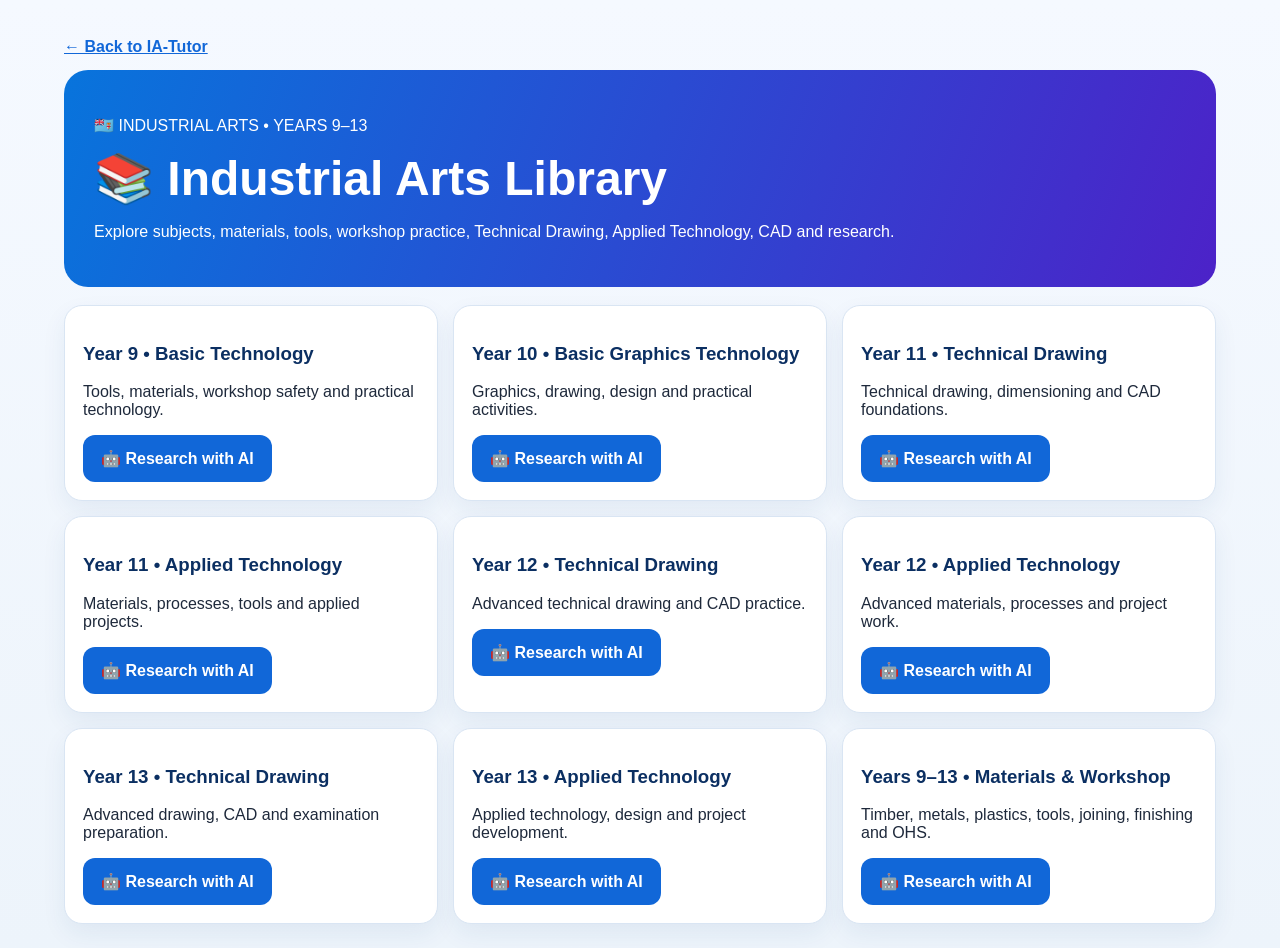
==== library.html @ fda08390 "Add working Years 9–13 Industrial Arts Library page" ====
<!DOCTYPE html><html lang="en"><head><meta charset="UTF-8"><meta name="viewport" content="width=device-width,initial-scale=1"><title>IA-Tutor | Years 9–13 Library</title><link rel="stylesheet" href="styles.css"><style>.lib{max-width:1200px;margin:auto;padding:24px}.hero{padding:30px;border-radius:24px;background:linear-gradient(110deg,#0874dc,#4c22c8);color:#fff}.hero h1{color:#fff}.grid{display:grid;grid-template-columns:repeat(3,1fr);gap:15px;margin-top:18px}.card{background:#fff;border:1px solid #d9e5f3;border-radius:18px;padding:18px;box-shadow:0 10px 25px #1f487d12}.card h3{color:#0b2f62}.card button{background:#1167d8;color:#fff}.back{display:inline-block;margin:14px 0;color:#1167d8;font-weight:700}@media(max-width:800px){.grid{grid-template-columns:1fr 1fr}}@media(max-width:520px){.grid{grid-template-columns:1fr}}</style></head><body><main class="lib"><a class="back" href="/">← Back to IA-Tutor</a><section class="hero"><p>🇫🇯 INDUSTRIAL ARTS • YEARS 9–13</p><h1>📚 Industrial Arts Library</h1><p>Explore subjects, materials, tools, workshop practice, Technical Drawing, Applied Technology, CAD and research.</p></section><div class="grid" id="library"></div></main><script>const areas=[['Year 9','Basic Technology','Tools, materials, workshop safety and practical technology.'],['Year 10','Basic Graphics Technology','Graphics, drawing, design and practical activities.'],['Year 11','Technical Drawing','Technical drawing, dimensioning and CAD foundations.'],['Year 11','Applied Technology','Materials, processes, tools and applied projects.'],['Year 12','Technical Drawing','Advanced technical drawing and CAD practice.'],['Year 12','Applied Technology','Advanced materials, processes and project work.'],['Year 13','Technical Drawing','Advanced drawing, CAD and examination preparation.'],['Year 13','Applied Technology','Applied technology, design and project development.'],['Years 9–13','Materials & Workshop','Timber, metals, plastics, tools, joining, finishing and OHS.']];document.getElementById('library').innerHTML=areas.map(a=>`<article class="card"><h3>${a[0]} • ${a[1]}</h3><p>${a[2]}</p><button onclick="location.href='research.html'">🤖 Research with AI</button></article>`).join('');</script></body></html>
---- styles.css ----
:root {
  --bg: #f4f7fb;
  --panel: #ffffff;
  --panel-alt: #edf4ff;
  --primary: #0f4c81;
  --primary-dark: #0b2d4f;
  --accent: #4aa3ff;
  --text: #1e293b;
  --muted: #5f6f86;
  --line: #1f2937;
  --light-line: #cbd5e1;
  --error: #b91c1c;
  --success: #166534;
  --shadow: rgba(15, 76, 129, 0.12);
}
* { box-sizing: border-box; }
body { margin:0; min-height:100vh; background:linear-gradient(180deg,#eaf3ff 0%,var(--bg) 100%); color:var(--text); font-family:Arial,Helvetica,sans-serif; }
button,input { font:inherit; }
.app-shell { max-width:1400px; margin:0 auto; padding:32px 24px 48px; }
.topbar { display:flex; justify-content:space-between; align-items:center; margin-bottom:24px; }
.eyebrow { margin:0; color:var(--primary); text-transform:uppercase; letter-spacing:.08em; font-size:.75rem; font-weight:700; }
h1 { margin:8px 0 0; font-size:clamp(2rem,4vw,3rem); color:var(--primary-dark); }
.layout { display:grid; grid-template-columns:minmax(300px,390px) minmax(0,1fr); gap:24px; align-items:start; }
.panel { background:var(--panel); border:1px solid rgba(148,163,184,.25); border-radius:22px; box-shadow:0 18px 42px var(--shadow); }
.input-panel,.output-panel { padding:24px; }
.panel-header { margin-bottom:20px; }
.panel-header h2,.instructions-panel h3,.view-card h3 { margin:0; color:var(--primary-dark); }
.output-title-group { display:flex; align-items:center; justify-content:space-between; gap:12px; flex-wrap:wrap; }
.drawing-type-badge { display:inline-flex; align-items:center; padding:7px 12px; border-radius:999px; background:#e0f2fe; border:1px solid rgba(59,130,246,.25); color:var(--primary-dark); font-size:.8rem; font-weight:700; }
.input-form { display:flex; flex-direction:column; gap:18px; }
.field-group { display:flex; flex-direction:column; gap:8px; }
.field-group label { font-weight:700; color:var(--primary-dark); }
.input-wrap { display:flex; align-items:center; gap:8px; padding:0 12px; border:1px solid var(--light-line); border-radius:12px; background:var(--panel-alt); }
.input-wrap input { width:100%; border:none; background:transparent; padding:14px 0; font-size:1rem; color:var(--text); }
.input-wrap span { color:var(--muted); font-weight:700; }
.button-row { display:flex; gap:12px; margin-top:8px; }
.upload-card,.analysis-panel,.manual-solver { margin-top:16px; }
.upload-dropzone { display:flex; justify-content:center; align-items:center; min-height:108px; border:2px dashed rgba(15,76,129,.35); border-radius:16px; background:linear-gradient(180deg,#f8fbff 0%,#eef6ff 100%); padding:16px; cursor:pointer; transition:.2s ease; }
.upload-dropzone:hover { border-color:var(--accent); box-shadow:0 8px 24px rgba(15,76,129,.08); }
.upload-dropzone input { position:absolute; width:1px; height:1px; opacity:0; overflow:hidden; clip:rect(0 0 0 0); white-space:nowrap; }
.upload-label { color:var(--primary-dark); font-weight:700; text-align:center; }
.image-preview-wrapper { margin-top:16px; border-radius:16px; border:1px solid var(--light-line); background:#fff; overflow:hidden; }
.image-preview-wrapper.hidden { display:none; }
#image-preview { display:block; width:100%; max-height:260px; object-fit:contain; }
.upload-actions { margin-top:16px; }
.analysis-panel { background:#f8fbff; border:1px solid rgba(148,163,184,.25); border-radius:18px; padding:20px; }
.analysis-panel h3 { margin:0 0 12px; color:var(--primary-dark); }
.analysis-mode-banner { padding:8px 12px; border-radius:10px; background:#dbeafe; border:1px solid rgba(59,130,246,.3); color:var(--primary-dark); font-weight:800; letter-spacing:.06em; margin-bottom:10px; }
.demo-analysis-banner { padding:10px 12px; border-radius:10px; background:#fff7ed; border:1px solid rgba(251,146,60,.35); color:#9a4f00; font-weight:700; margin-bottom:14px; }
.analysis-results { margin:0; }
.analysis-row { display:grid; grid-template-columns:145px 1fr; gap:10px; padding:9px 0; border-bottom:1px solid rgba(148,163,184,.25); }
.analysis-row dt { font-weight:700; color:var(--primary-dark); }
.analysis-row dd { margin:0; color:var(--text); }
.generate-actions { margin-top:16px; }
button { border:none; border-radius:12px; padding:14px 18px; font-weight:700; cursor:pointer; transition:transform .2s ease,box-shadow .2s ease; }
button:hover { transform:translateY(-1px); }
button:disabled { opacity:.55; cursor:not-allowed; transform:none; }
.primary-button { background:linear-gradient(135deg,var(--primary),var(--accent)); color:#fff; box-shadow:0 10px 20px rgba(15,76,129,.22); }
.secondary-button { background:#eef2f7; color:var(--primary-dark); border:1px solid rgba(15,76,129,.12); }
.download-button { background:linear-gradient(135deg,#edf6ff,#dceeff); color:var(--primary-dark); border:1px solid rgba(59,130,246,.2); }
.status-message { min-height:24px; margin-top:14px; font-weight:700; }
.status-message.error { color:var(--error); }
.status-message.success { color:var(--success); }
.output-header { margin-bottom:16px; }
.output-actions { justify-content:flex-end; margin:0 0 18px; }
.views-grid { display:grid; grid-template-columns:repeat(3,minmax(200px,1fr)); gap:18px; }
.view-card { background:linear-gradient(180deg,#f9fbfe 0%,#eef5ff 100%); border:1px solid rgba(148,163,184,.3); border-radius:18px; padding:16px; box-shadow:0 8px 20px rgba(15,76,129,.06); }
.view-card h3 { margin-bottom:12px; font-size:1rem; }
.svg-container { display:flex; min-height:240px; justify-content:center; align-items:center; background:#fff; border:1px solid var(--light-line); border-radius:12px; padding:10px; }
.svg-container svg { width:100%; height:auto; display:block; }
.instructions-panel { margin-top:24px; background:#f8fbff; border:1px solid rgba(148,163,184,.25); border-radius:18px; padding:20px; }
.construction-steps { margin:12px 0 0; padding-left:22px; line-height:1.7; color:var(--text); }
.construction-steps li+li { margin-top:8px; }
.manual-solver { padding:20px; border:1px solid rgba(59,130,246,.18); border-radius:20px; background:linear-gradient(145deg,#f8fbff,#eef6ff); }
.manual-solver .panel-header { display:flex; align-items:center; justify-content:space-between; margin-bottom:14px; }
.manual-solver .panel-header:after { content:'STEP 1'; padding:5px 9px; border-radius:999px; background:#dbeafe; color:var(--primary-dark); font-size:.68rem; font-weight:800; letter-spacing:.08em; }
.manual-solver .input-form { gap:12px; }
.manual-solver .field-group { background:#fff; border:1px solid rgba(148,163,184,.25); border-radius:14px; padding:11px 12px; }
.manual-solver .field-group label { font-size:.82rem; }
.manual-solver .input-wrap { background:#f8fafc; }
.manual-solver .primary-button { flex:1; }
.manual-solver .secondary-button { min-width:90px; }
.analysis-panel { position:relative; overflow:hidden; }
.analysis-panel:before { content:'AI VISION'; position:absolute; top:16px; right:18px; padding:5px 8px; border-radius:999px; background:#e0f2fe; color:var(--primary-dark); font-size:.65rem; font-weight:900; letter-spacing:.08em; }
.analysis-panel h3 { padding-right:90px; }
.output-panel { overflow:hidden; }
.output-panel .panel-header { padding-bottom:15px; border-bottom:1px solid rgba(148,163,184,.2); }
.output-panel .output-title-group h2 { font-size:1.45rem; }
.view-card { transition:transform .2s ease,box-shadow .2s ease; }
.view-card:hover { transform:translateY(-2px); box-shadow:0 14px 28px rgba(15,76,129,.1); }
@media(max-width:980px){ .layout{grid-template-columns:1fr;} }
@media(max-width:720px){ .views-grid{grid-template-columns:1fr;} .button-row{flex-direction:column;} button{width:100%;} .analysis-row{grid-template-columns:1fr;gap:3px;} .analysis-row dt{font-size:.8rem;} }

/* Modern IA-Tutor dashboard inspired by the approved mockup */
:root{--ia-blue:#1167d8;--ia-navy:#0b2f62;--ia-border:#d9e5f3;--ia-purple:#4c2bd9}
body{background:linear-gradient(180deg,#f5f9ff 0,#edf4fb 100%)}
.app-shell{max-width:1540px;padding:20px 22px 48px}
.modern-hero{position:relative;overflow:hidden;margin:0 0 18px;padding:32px 42px;border-radius:24px;background:linear-gradient(110deg,#0874dc 0%,#2457e6 45%,#4c22c8 100%);box-shadow:0 18px 40px rgba(29,78,216,.22);color:#fff}
.modern-hero:before{content:'IA';position:absolute;right:35px;top:-55px;font-size:190px;font-weight:900;opacity:.08;line-height:1}
.hero-content{position:relative;z-index:1;max-width:920px}.hero-kicker{margin:0 0 7px;text-transform:uppercase;letter-spacing:.12em;font-size:.78rem;font-weight:800;opacity:.9}.hero-title{margin:0;color:#fff;font-size:clamp(2.3rem,5vw,4.1rem);line-height:1}.hero-subtitle{max-width:760px;margin:12px 0 20px;font-size:1.05rem;line-height:1.5;opacity:.96}.hero-actions{display:flex;gap:10px;flex-wrap:wrap}.hero-action{background:rgba(255,255,255,.14);border:1px solid rgba(255,255,255,.35);color:#fff;padding:11px 15px;border-radius:12px;backdrop-filter:blur(6px)}.hero-action.primary{background:#fff;color:#1455bb}.hero-action:hover{box-shadow:0 8px 18px rgba(0,0,0,.12)}
.feature-grid{display:grid;grid-template-columns:repeat(4,minmax(0,1fr));gap:12px;margin-bottom:20px}.feature-card{min-height:126px;padding:18px;border-radius:18px;background:#fff;border:1px solid var(--ia-border);box-shadow:0 9px 22px rgba(31,72,125,.07);transition:.2s}.feature-card:hover{transform:translateY(-3px);box-shadow:0 15px 28px rgba(31,72,125,.12)}.feature-card .icon{font-size:1.7rem;margin-bottom:8px}.feature-card h3{margin:0 0 6px;color:var(--ia-navy);font-size:1rem}.feature-card p{margin:0;color:#61738b;font-size:.84rem;line-height:1.45}
.topbar{padding:5px 4px 12px;border-bottom:1px solid var(--ia-border)}.topbar h2{margin:4px 0 0;color:var(--ia-navy);font-size:1.2rem}.eyebrow{color:var(--ia-blue)}
.layout{grid-template-columns:minmax(310px,410px) minmax(0,1fr);gap:18px}.panel{border-radius:20px;border-color:var(--ia-border);box-shadow:0 12px 32px rgba(31,72,125,.08)}.input-panel,.output-panel{padding:20px}.input-panel{background:linear-gradient(180deg,#fff 0,#f9fcff 100%)}.output-panel{background:#fff}
.question-entry{border-radius:18px!important;background:linear-gradient(180deg,#f7fbff,#eef6ff)!important;border-color:#cfe1f7!important}.question-entry h3{color:var(--ia-navy)}.question-text{min-height:120px;border-radius:13px;background:#fff;border-color:#c9d8e9;box-shadow:inset 0 1px 2px rgba(15,23,42,.03)}
.primary-button{background:linear-gradient(135deg,#0b67dc,#2b72f0);box-shadow:0 9px 18px rgba(17,103,216,.2)}.secondary-button{background:#f2f6fb}.upload-dropzone{min-height:92px;background:#f7fbff;border-color:#a8c8e8}.analysis-panel{background:#f8fbff}.manual-solver{background:linear-gradient(145deg,#f6fbff,#edf5ff)}
.output-title-group h2{font-size:0!important;line-height:1}.output-title-group h2:after{content:'Technical Drawing AutoCAD Solver';font-size:1.55rem;line-height:1.2;color:var(--ia-navy)}.drawing-type-badge{font-size:0;padding:7px 12px}.drawing-type-badge:after{content:'AutoCAD • All Industrial Arts';font-size:.8rem}.output-actions{justify-content:flex-start}
.views-grid{gap:12px}.view-card{border-radius:16px;background:linear-gradient(180deg,#f7fbff,#edf5ff);border-color:#d4e2f1}.view-card h3{color:var(--ia-navy)}.svg-container{min-height:210px;background:#fff;border-color:#d5e2ef}.instructions-panel{background:#f7fbff;border-color:#d7e4f1}.instructions-panel h3{color:var(--ia-navy)}
.real-cad-panel{border-radius:18px!important;border-color:#d2e1ef!important;background:#fff!important;box-shadow:0 10px 25px rgba(31,72,125,.07)}.real-cad-toolbar{background:#f1f7ff;padding:10px 12px;border-radius:12px}.real-cad-panel svg{background:#0c1728!important;border-color:#20334d!important}
.portfolio-card{border:1px solid #d5e4f2!important;background:linear-gradient(145deg,#f5fbff,#edf6ff)!important;border-radius:18px!important}.portfolio-action{background:#fff!important;border:1px solid #d7e3ef!important;color:var(--ia-navy)!important}.home-ai{position:fixed;right:22px;bottom:22px;z-index:20;background:linear-gradient(135deg,#0b67dc,#4c2bd9);color:#fff;box-shadow:0 14px 30px rgba(29,78,216,.28);border-radius:999px;padding:13px 18px}
@media(max-width:1100px){.feature-grid{grid-template-columns:repeat(2,minmax(0,1fr))}}@media(max-width:980px){.layout{grid-template-columns:1fr}.feature-grid{grid-template-columns:repeat(2,minmax(0,1fr))}.modern-hero{padding:28px 24px}}@media(max-width:620px){.app-shell{padding:12px 10px 32px}.feature-grid{grid-template-columns:1fr}.modern-hero{border-radius:18px;padding:24px 20px}.hero-actions{flex-direction:column}.hero-action{width:100%}.views-grid{grid-template-columns:1fr}.home-ai{right:12px;bottom:12px}}
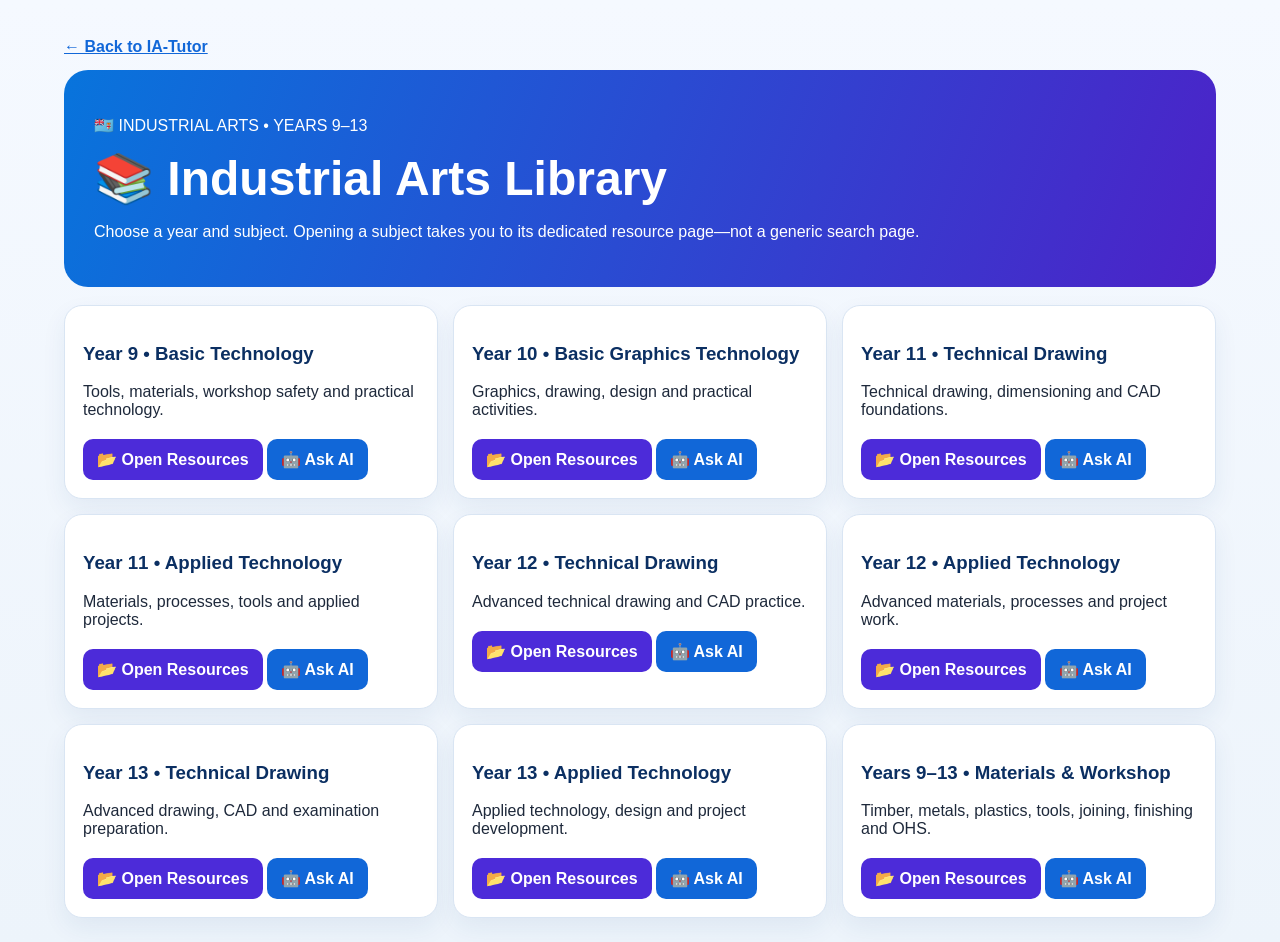
==== commit 818e41c9: "Fix Library subject routing to dedicated resource pages" ====
--- a/library.html
+++ b/library.html
@@ -1 +1 @@
-<!DOCTYPE html><html lang="en"><head><meta charset="UTF-8"><meta name="viewport" content="width=device-width,initial-scale=1"><title>IA-Tutor | Years 9–13 Library</title><link rel="stylesheet" href="styles.css"><style>.lib{max-width:1200px;margin:auto;padding:24px}.hero{padding:30px;border-radius:24px;background:linear-gradient(110deg,#0874dc,#4c22c8);color:#fff}.hero h1{color:#fff}.grid{display:grid;grid-template-columns:repeat(3,1fr);gap:15px;margin-top:18px}.card{background:#fff;border:1px solid #d9e5f3;border-radius:18px;padding:18px;box-shadow:0 10px 25px #1f487d12}.card h3{color:#0b2f62}.card button{background:#1167d8;color:#fff}.back{display:inline-block;margin:14px 0;color:#1167d8;font-weight:700}@media(max-width:800px){.grid{grid-template-columns:1fr 1fr}}@media(max-width:520px){.grid{grid-template-columns:1fr}}</style></head><body><main class="lib"><a class="back" href="/">← Back to IA-Tutor</a><section class="hero"><p>🇫🇯 INDUSTRIAL ARTS • YEARS 9–13</p><h1>📚 Industrial Arts Library</h1><p>Explore subjects, materials, tools, workshop practice, Technical Drawing, Applied Technology, CAD and research.</p></section><div class="grid" id="library"></div></main><script>const areas=[['Year 9','Basic Technology','Tools, materials, workshop safety and practical technology.'],['Year 10','Basic Graphics Technology','Graphics, drawing, design and practical activities.'],['Year 11','Technical Drawing','Technical drawing, dimensioning and CAD foundations.'],['Year 11','Applied Technology','Materials, processes, tools and applied projects.'],['Year 12','Technical Drawing','Advanced technical drawing and CAD practice.'],['Year 12','Applied Technology','Advanced materials, processes and project work.'],['Year 13','Technical Drawing','Advanced drawing, CAD and examination preparation.'],['Year 13','Applied Technology','Applied technology, design and project development.'],['Years 9–13','Materials & Workshop','Timber, metals, plastics, tools, joining, finishing and OHS.']];document.getElementById('library').innerHTML=areas.map(a=>`<article class="card"><h3>${a[0]} • ${a[1]}</h3><p>${a[2]}</p><button onclick="location.href='research.html'">🤖 Research with AI</button></article>`).join('');</script></body></html>+<!DOCTYPE html><html lang="en"><head><meta charset="UTF-8"><meta name="viewport" content="width=device-width,initial-scale=1"><title>IA-Tutor | Years 9–13 Library</title><link rel="stylesheet" href="styles.css"><style>.lib{max-width:1200px;margin:auto;padding:24px}.hero{padding:30px;border-radius:24px;background:linear-gradient(110deg,#0874dc,#4c22c8);color:#fff}.hero h1{color:#fff}.grid{display:grid;grid-template-columns:repeat(3,1fr);gap:15px;margin-top:18px}.card{background:#fff;border:1px solid #d9e5f3;border-radius:18px;padding:18px;box-shadow:0 10px 25px #1f487d12}.card h3{color:#0b2f62}.card button{border:0;border-radius:10px;padding:11px 14px;background:#1167d8;color:#fff;font-weight:800;cursor:pointer;margin:4px 4px 0 0}.card .open{background:#4c2bd9}.back{display:inline-block;margin:14px 0;color:#1167d8;font-weight:700}@media(max-width:800px){.grid{grid-template-columns:1fr 1fr}}@media(max-width:520px){.grid{grid-template-columns:1fr}}</style></head><body><main class="lib"><a class="back" href="/">← Back to IA-Tutor</a><section class="hero"><p>🇫🇯 INDUSTRIAL ARTS • YEARS 9–13</p><h1>📚 Industrial Arts Library</h1><p>Choose a year and subject. Opening a subject takes you to its dedicated resource page—not a generic search page.</p></section><div class="grid" id="library"></div></main><script>const areas=[['Year 9','Basic Technology','Tools, materials, workshop safety and practical technology.'],['Year 10','Basic Graphics Technology','Graphics, drawing, design and practical activities.'],['Year 11','Technical Drawing','Technical drawing, dimensioning and CAD foundations.'],['Year 11','Applied Technology','Materials, processes, tools and applied projects.'],['Year 12','Technical Drawing','Advanced technical drawing and CAD practice.'],['Year 12','Applied Technology','Advanced materials, processes and project work.'],['Year 13','Technical Drawing','Advanced drawing, CAD and examination preparation.'],['Year 13','Applied Technology','Applied technology, design and project development.'],['Years 9–13','Materials & Workshop','Timber, metals, plastics, tools, joining, finishing and OHS.']];const slug=s=>encodeURIComponent(s);document.getElementById('library').innerHTML=areas.map(a=>`<article class="card"><h3>${a[0]} • ${a[1]}</h3><p>${a[2]}</p><button class="open" onclick="location.href='resource.html?year=${slug(a[0])}&subject=${slug(a[1])}'">📂 Open Resources</button><button onclick="location.href='research.html?year=${slug(a[0])}&subject=${slug(a[1])}'">🤖 Ask AI</button></article>`).join('');</script></body></html>
